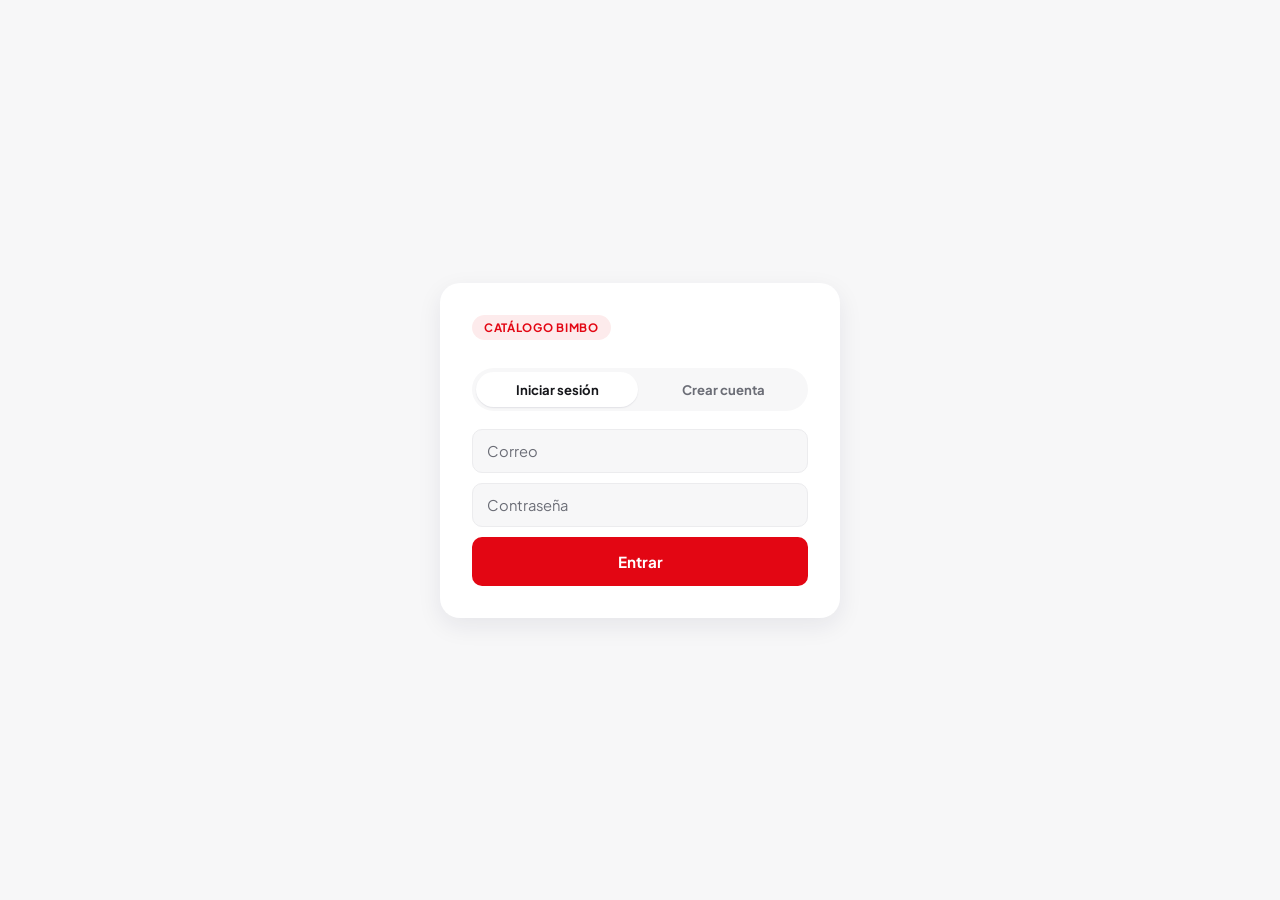
==== index.html @ 63885c13 "Add files via upload" ====
<!DOCTYPE html>
<html lang="es">
<head>
<meta charset="UTF-8" />
<meta name="viewport" content="width=device-width, initial-scale=1.0, maximum-scale=1.0, user-scalable=no" />
<title>Catálogo Bimbo</title>
<link rel="preconnect" href="https://fonts.googleapis.com" />
<link rel="preconnect" href="https://fonts.gstatic.com" crossorigin />
<link href="https://fonts.googleapis.com/css2?family=Plus+Jakarta+Sans:wght@400;500;600;700;800&display=swap" rel="stylesheet" />
<link rel="stylesheet" href="styles.css?v=20" />
</head>
<body>

  <!-- Login / Registro (el catálogo requiere cuenta) -->
  <div id="authView" class="admin-login-screen">
    <div class="login-card auth-card">
      <span class="hero-eyebrow">Catálogo Bimbo</span>
      <div class="auth-tabs">
        <button class="auth-tab active" data-tab="login" id="authTabLogin">Iniciar sesión</button>
        <button class="auth-tab" data-tab="registro" id="authTabRegistro">Crear cuenta</button>
      </div>

      <div id="loginForm" class="auth-form">
        <input class="form-field" id="loginEmail" type="email" placeholder="Correo" autocomplete="username" />
        <input class="form-field" id="loginPassword" type="password" placeholder="Contraseña" autocomplete="current-password" />
        <p id="loginError" class="error-text hidden"></p>
        <button class="btn-primary" id="loginBtn">Entrar</button>
      </div>

      <div id="registroForm" class="auth-form hidden">
        <input class="form-field" id="regTienda" placeholder="Nombre de la tienda" />
        <input class="form-field" id="regNombre" placeholder="Nombre de quien solicita" />
        <input class="form-field" id="regTelefono" placeholder="Teléfono" />
        <input class="form-field" id="regDireccion" placeholder="Dirección" />
        <div class="form-row">
          <input class="form-field" id="regCiudad" placeholder="Ciudad" />
          <select class="form-field" id="regEstado">
            <option value="" id="regEstadoDefault">Estado</option>
          </select>
          <input class="form-field" id="regZip" placeholder="ZIP" inputmode="numeric" maxlength="5" />
        </div>
        <select class="form-field" id="regCadena">
          <option value="" id="regCadenaDefault">Selecciona tu cadena</option>
        </select>
        <input class="form-field" id="regEmail" type="email" placeholder="Correo" autocomplete="username" />
        <input class="form-field" id="regPassword" type="password" placeholder="Contraseña" autocomplete="new-password" />
        <p id="registroError" class="error-text hidden"></p>
        <button class="btn-primary" id="registroBtn">Crear cuenta</button>
      </div>

      <div id="registroExitosoView" class="confirm-state hidden">
        <div class="confirm-icon">✓</div>
        <h3 id="registroExitosoTitulo">¡Cuenta creada!</h3>
        <p id="registroExitosoMsg"></p>
        <button class="btn-primary" id="volverALoginBtn">Ir a iniciar sesión</button>
      </div>
    </div>
  </div>

  <!-- Cuenta pendiente / rechazada -->
  <div id="pendienteView" class="admin-login-screen hidden">
    <div class="login-card">
      <span class="hero-eyebrow">Catálogo Bimbo</span>
      <h1 class="login-title" id="pendienteTitulo">Un momento...</h1>
      <p id="pendienteMensaje" class="hint-text" style="margin-top:0;"></p>
      <button class="btn-primary" id="pendienteRefrescarBtn" style="margin-bottom:10px;">Ya me aprobaron, actualizar</button>
      <button class="btn-secondary" id="pendienteLogoutBtn">Cerrar sesión</button>
    </div>
  </div>

  <!-- App (catálogo) — visible solo con sesión iniciada y aprobada -->
  <div id="appShell" class="hidden">
    <header class="topbar">
      <div class="topbar-inner">
        <span class="brand">Catálogo <strong>Bimbo</strong></span>
        <div class="topbar-actions">
          <button id="cartBtn" class="cart-btn">
            <svg width="18" height="18" viewBox="0 0 24 24" fill="none" stroke="currentColor" stroke-width="2" stroke-linecap="round" stroke-linejoin="round"><circle cx="9" cy="21" r="1"></circle><circle cx="20" cy="21" r="1"></circle><path d="M1 1h4l2.68 13.39a2 2 0 0 0 2 1.61h9.72a2 2 0 0 0 2-1.61L23 6H6"></path></svg>
            <span id="cartBtnLabel">Mi pedido</span>
            <span id="cartBadge" class="cart-badge hidden">0</span>
          </button>
          <div id="profileWrap" class="profile-wrap hidden">
            <button id="profileBtn" class="profile-btn" aria-label="Perfil">
              <svg width="18" height="18" viewBox="0 0 24 24" fill="none" stroke="currentColor" stroke-width="2" stroke-linecap="round" stroke-linejoin="round"><path d="M20 21v-2a4 4 0 0 0-4-4H8a4 4 0 0 0-4 4v2"></path><circle cx="12" cy="7" r="4"></circle></svg>
            </button>
            <div id="profileDropdown" class="profile-dropdown hidden">
              <div class="profile-email" id="profileEmail"></div>
              <a href="admin.html" id="profileLinkPedidos">Ver pedidos</a>
              <a href="mis-pedidos.html" id="profileLinkMisPedidos">Mis pedidos</a>
              <a href="index.html" id="profileLinkCatalogo">Catálogo</a>
              <button id="profileLogoutBtn" class="danger">Cerrar sesión</button>
            </div>
          </div>
        </div>
      </div>
    </header>

    <main id="catalogView" class="view">
      <section class="hero">
        <span class="hero-eyebrow" id="heroEyebrow">Recién horneado, todos los días</span>
        <h1 id="heroTitle">Tu pedido Bimbo,<br />a un clic de distancia</h1>
      </section>

      <div class="toolbar">
        <div class="search-row">
          <svg class="search-icon" width="16" height="16" viewBox="0 0 24 24" fill="none" stroke="currentColor" stroke-width="2" stroke-linecap="round" stroke-linejoin="round"><circle cx="11" cy="11" r="8"></circle><line x1="21" y1="21" x2="16.65" y2="16.65"></line></svg>
          <input id="searchInput" type="text" placeholder="Buscar producto..." />
        </div>
        <div id="chipsWrap" class="chips-wrap"></div>
      </div>

      <div id="categoriesWrap"></div>
    </main>

    <!-- Modal: detalle de producto -->
    <div id="productModal" class="modal hidden">
      <div class="modal-card">
        <button class="modal-close" data-close="productModal">✕</button>
        <div id="productModalBody"></div>
      </div>
    </div>

    <!-- Modal: carrito / checkout -->
    <div id="cartModal" class="modal hidden">
      <div class="modal-card">
        <button class="modal-close" data-close="cartModal">✕</button>
        <div id="cartModalBody"></div>
      </div>
    </div>

    <!-- Modal: imagen ampliada -->
    <div id="imageZoomModal" class="modal hidden">
      <div class="modal-card image-zoom-card">
        <button class="modal-close" data-close="imageZoomModal">✕</button>
        <img id="imageZoomImg" src="" alt="" />
      </div>
    </div>

    <!-- Modal: detalle de mueble (Estantes) -->
    <div id="muebleModal" class="modal hidden">
      <div class="modal-card">
        <button class="modal-close" data-close="muebleModal">✕</button>
        <div id="muebleModalBody"></div>
      </div>
    </div>
  </div>

  <!-- EmailJS (envío de correo sin backend) -->
  <script src="https://cdn.jsdelivr.net/npm/@emailjs/browser@4/dist/email.min.js"></script>
  <!-- Supabase (login, catálogo gated, guarda cada pedido) -->
  <script src="https://cdn.jsdelivr.net/npm/@supabase/supabase-js@2/dist/umd/supabase.min.js"></script>
  <!-- JsBarcode (dibuja el UPC como código de barras escaneable) -->
  <script src="https://cdn.jsdelivr.net/npm/jsbarcode@3.11.6/dist/JsBarcode.all.min.js"></script>
  <script src="i18n.js?v=6"></script>
  <script src="config.js?v=13"></script>
  <script src="profile-menu.js?v=16"></script>
  <script src="app.js?v=26"></script>
</body>
</html>
---- styles.css ----
:root {
  --bimbo-red: #E30613;
  --bimbo-red-dark: #B8050F;
  --bimbo-navy: #14163A;
  --ink: #16171B;
  --ink-soft: #6B6D76;
  --line: #ECECEE;
  --surface: #F7F7F8;
  --bg: #ffffff;
  --radius-lg: 20px;
  --radius-md: 14px;
  --radius-sm: 10px;
  --shadow-sm: 0 1px 2px rgba(20,22,58,0.05), 0 1px 1px rgba(20,22,58,0.04);
  --shadow-md: 0 8px 24px rgba(20,22,58,0.08);
  --shadow-lg: 0 20px 48px rgba(20,22,58,0.16);
}

* { box-sizing: border-box; }

body {
  margin: 0;
  font-family: 'Plus Jakarta Sans', -apple-system, BlinkMacSystemFont, 'Segoe UI', Roboto, Arial, sans-serif;
  background: var(--bg);
  color: var(--ink);
  -webkit-font-smoothing: antialiased;
}

h1, h2, h3 { letter-spacing: -0.02em; }

.hidden { display: none !important; }

/* Topbar */
.topbar {
  position: sticky;
  top: 0;
  z-index: 20;
  background: rgba(255,255,255,0.85);
  backdrop-filter: blur(10px);
  -webkit-backdrop-filter: blur(10px);
  border-bottom: 1px solid var(--line);
}
.topbar-inner {
  max-width: 1040px;
  margin: 0 auto;
  padding: 14px 20px;
  display: flex;
  align-items: center;
  justify-content: space-between;
}
.brand {
  font-size: 1.15rem;
  font-weight: 800;
  color: var(--ink);
  letter-spacing: -0.02em;
}
.brand strong { color: var(--bimbo-red); }

.topbar-actions {
  display: flex;
  align-items: center;
  gap: 10px;
}

.cart-btn {
  position: relative;
  display: inline-flex;
  align-items: center;
  gap: 8px;
  background: var(--ink);
  color: #fff;
  border: none;
  border-radius: 999px;
  padding: 10px 18px;
  font-weight: 600;
  font-size: 0.85rem;
  font-family: inherit;
  cursor: pointer;
  transition: background 0.15s ease, transform 0.1s ease;
}
.cart-btn:hover { background: var(--bimbo-red); transform: translateY(-1px); }
.cart-btn:active { transform: translateY(0); }
.cart-badge {
  position: absolute;
  top: -6px;
  right: -6px;
  background: var(--bimbo-red);
  color: #fff;
  font-size: 0.65rem;
  font-weight: 700;
  border-radius: 999px;
  min-width: 18px;
  height: 18px;
  padding: 0 4px;
  display: flex;
  align-items: center;
  justify-content: center;
  border: 2px solid #fff;
}

/* Layout */
.view {
  max-width: 1040px;
  margin: 0 auto;
  padding: 28px 20px 80px;
}

.hero {
  padding: 28px 4px 8px;
  margin-bottom: 8px;
}
.hero-eyebrow {
  display: inline-block;
  font-size: 0.72rem;
  font-weight: 700;
  letter-spacing: 0.06em;
  text-transform: uppercase;
  color: var(--bimbo-red);
  background: rgba(227,6,19,0.08);
  padding: 5px 12px;
  border-radius: 999px;
  margin-bottom: 14px;
}
.hero h1 {
  margin: 0;
  font-size: clamp(1.6rem, 4vw, 2.4rem);
  font-weight: 800;
  color: var(--ink);
  line-height: 1.15;
}

/* Toolbar: búsqueda + chips */
.toolbar {
  position: sticky;
  top: 61px;
  z-index: 15;
  background: var(--bg);
  padding: 14px 0 16px;
  margin-bottom: 8px;
}
.search-row { position: relative; margin-bottom: 14px; }
.search-icon {
  position: absolute;
  left: 16px;
  top: 50%;
  transform: translateY(-50%);
  color: var(--ink-soft);
  pointer-events: none;
}
.search-row input {
  width: 100%;
  padding: 13px 16px 13px 42px;
  border: 1px solid var(--line);
  background: var(--surface);
  border-radius: 999px;
  font-size: 0.95rem;
  font-family: inherit;
  color: var(--ink);
  outline: none;
  transition: border-color 0.15s ease, background 0.15s ease;
}
.search-row input:focus {
  border-color: var(--bimbo-red);
  background: #fff;
}
.search-row input::placeholder { color: var(--ink-soft); }

.chips-wrap {
  display: flex;
  gap: 8px;
  overflow-x: auto;
  padding-bottom: 2px;
  scrollbar-width: none;
}
.chips-wrap::-webkit-scrollbar { display: none; }
.chip {
  flex: none;
  border: 1px solid var(--line);
  background: #fff;
  color: var(--ink-soft);
  font-family: inherit;
  font-size: 0.82rem;
  font-weight: 600;
  padding: 8px 16px;
  border-radius: 999px;
  cursor: pointer;
  white-space: nowrap;
  transition: all 0.15s ease;
}
.chip:hover { border-color: var(--ink); color: var(--ink); }
.chip.active {
  background: var(--ink);
  border-color: var(--ink);
  color: #fff;
}

.category-title {
  color: var(--ink);
  font-size: 1.15rem;
  font-weight: 800;
  margin: 32px 0 14px;
  letter-spacing: -0.01em;
}

.grid {
  display: grid;
  grid-template-columns: repeat(2, 1fr);
  gap: 16px;
}
@media (min-width: 640px) {
  .grid { grid-template-columns: repeat(3, 1fr); }
}
@media (min-width: 900px) {
  .grid { grid-template-columns: repeat(4, 1fr); }
}

.card {
  border: 1px solid var(--line);
  border-radius: var(--radius-lg);
  overflow: hidden;
  background: #fff;
  display: flex;
  flex-direction: column;
  box-shadow: var(--shadow-sm);
  transition: box-shadow 0.2s ease, transform 0.2s ease, border-color 0.2s ease;
}
.card:hover {
  box-shadow: var(--shadow-md);
  transform: translateY(-3px);
  border-color: transparent;
}
.card-image {
  height: 128px;
  display: flex;
  align-items: center;
  justify-content: center;
  cursor: pointer;
  position: relative;
}
.card-image .icon { font-size: 2.4rem; filter: drop-shadow(0 2px 6px rgba(0,0,0,0.08)); }
.card-hot-badge {
  position: absolute;
  top: 8px;
  left: 8px;
  background: var(--bimbo-red);
  color: #fff;
  font-size: 0.62rem;
  font-weight: 800;
  padding: 3px 8px;
  border-radius: 999px;
  box-shadow: var(--shadow-sm);
}
.card-nuevo-badge {
  position: absolute;
  top: 8px;
  right: 8px;
  background: var(--bimbo-navy);
  color: #fff;
  font-size: 0.62rem;
  font-weight: 800;
  padding: 3px 8px;
  border-radius: 999px;
  box-shadow: var(--shadow-sm);
}
.card-body {
  padding: 14px 14px 16px;
  display: flex;
  flex-direction: column;
  gap: 4px;
  flex: 1;
}
.card-category {
  font-size: 0.62rem;
  text-transform: uppercase;
  letter-spacing: 0.06em;
  color: var(--ink-soft);
  font-weight: 700;
}
.card-name {
  font-weight: 700;
  cursor: pointer;
  font-size: 0.95rem;
  color: var(--ink);
  line-height: 1.3;
}
.card-name:hover { color: var(--bimbo-red); }
.card-price-row {
  display: flex;
  justify-content: flex-end;
  margin-top: 8px;
}
.card-price {
  display: inline-block;
  font-weight: 800;
  color: #8A5A00;
  background: #FFF1C2;
  font-size: 1.05rem;
  padding: 5px 12px;
  border-radius: 999px;
}
.card-price-unit {
  display: block;
  text-align: right;
  font-size: 0.62rem;
  color: var(--ink-soft);
  font-weight: 600;
  margin-top: 3px;
}
.card-add {
  border: none;
  background: var(--surface);
  color: var(--ink);
  border-radius: var(--radius-sm);
  padding: 10px;
  font-weight: 700;
  font-size: 0.82rem;
  font-family: inherit;
  cursor: pointer;
  margin-top: 10px;
  transition: background 0.15s ease, color 0.15s ease;
}
.card-add:hover { background: var(--bimbo-red); color: #fff; }

/* Producto fuera de la cadena del cliente: se ve, pero no se puede pedir */
.card.no-disponible { opacity: 0.5; filter: grayscale(55%); }
.card-no-disponible-label {
  display: block;
  margin-top: 10px;
  padding: 9px 8px;
  border-radius: var(--radius-sm);
  background: var(--surface);
  color: var(--ink-soft);
  font-size: 0.7rem;
  font-weight: 700;
  text-align: center;
}
.novedad-tile.no-disponible { opacity: 0.5; filter: grayscale(55%); }

/* Modal */
.modal {
  position: fixed;
  inset: 0;
  background: rgba(20,22,58,0.35);
  backdrop-filter: blur(2px);
  display: flex;
  align-items: flex-end;
  justify-content: center;
  z-index: 30;
  animation: fadeIn 0.15s ease;
}
@media (min-width: 640px) {
  .modal { align-items: center; }
}
.modal-card {
  background: #fff;
  width: 100%;
  max-width: 480px;
  max-height: 90vh;
  overflow-y: auto;
  border-radius: 24px 24px 0 0;
  padding: 24px;
  position: relative;
  box-shadow: var(--shadow-lg);
  animation: slideUp 0.2s ease;
}
@media (min-width: 640px) {
  .modal-card { border-radius: 24px; }
}
@keyframes fadeIn { from { opacity: 0; } to { opacity: 1; } }
@keyframes slideUp { from { transform: translateY(16px); opacity: 0; } to { transform: translateY(0); opacity: 1; } }

.modal-divider { border: none; border-top: 1px solid var(--line); margin: 20px 0 16px; }
.modal-section-title { font-size: 0.95rem; font-weight: 700; margin: 0 0 10px; color: var(--ink); }

/* Carrusel de fotos en el detalle de un mueble (Estantes) */
.mueble-carousel {
  display: flex;
  gap: 10px;
  overflow-x: auto;
  -webkit-overflow-scrolling: touch;
  padding-bottom: 4px;
  margin-bottom: 12px;
}
.mueble-carousel-img {
  flex: 0 0 auto;
  height: 220px;
  width: auto;
  max-width: 85%;
  border-radius: var(--radius-md);
  object-fit: contain;
  background: var(--surface);
  cursor: zoom-in;
}

.modal-close {
  position: absolute;
  top: 16px;
  right: 16px;
  border: none;
  background: var(--surface);
  border-radius: 999px;
  width: 32px;
  height: 32px;
  font-size: 0.9rem;
  color: var(--ink-soft);
  cursor: pointer;
  transition: background 0.15s ease, color 0.15s ease;
}
.modal-close:hover { background: var(--ink); color: #fff; }

/* Modal: imagen ampliada */
.image-zoom-card {
  max-width: 560px;
  padding: 40px 16px 16px;
  background: #fff;
  display: flex;
  align-items: center;
  justify-content: center;
}
.image-zoom-card img {
  width: 100%;
  max-height: 78vh;
  object-fit: contain;
  border-radius: var(--radius-md);
}

/* Product detail modal */
.detail-image {
  height: 200px;
  border-radius: var(--radius-md);
  display: flex;
  align-items: center;
  justify-content: center;
  margin-bottom: 20px;
}
.detail-image .icon { font-size: 4rem; }
.detail-category { font-size: 0.68rem; text-transform: uppercase; letter-spacing: 0.06em; color: var(--ink-soft); font-weight: 700; }
.detail-name { font-size: 1.35rem; font-weight: 800; margin: 8px 0 0; }
.detail-desc { color: var(--ink-soft); margin: 10px 0 16px; line-height: 1.5; font-size: 0.92rem; }

.detail-header-row {
  display: flex;
  justify-content: space-between;
  align-items: flex-start;
  gap: 12px;
  margin-bottom: 4px;
}
.detail-hot-tag { margin-left: 8px; font-size: 0.68rem; font-weight: 800; color: var(--bimbo-red); }
.detail-lock-tag { margin-left: 8px; font-size: 0.68rem; font-weight: 800; color: var(--bimbo-navy); }
.detail-cadenas { margin-top: 16px; }
.detail-cadenas-label { display: block; margin-bottom: 6px; font-size: 0.68rem; text-transform: uppercase; letter-spacing: 0.06em; color: var(--ink-soft); font-weight: 700; }
.detail-cadenas-list { display: flex; flex-wrap: wrap; gap: 6px; }
.cadena-chip {
  background: var(--surface);
  color: var(--ink);
  font-size: 0.74rem;
  font-weight: 700;
  padding: 4px 11px;
  border-radius: 999px;
}
.detail-no-disponible-msg {
  margin-top: 16px;
  padding: 12px 14px;
  border-radius: var(--radius-sm);
  background: var(--surface);
  color: var(--ink-soft);
  font-size: 0.84rem;
  line-height: 1.4;
}
.detail-price {
  font-size: 1.3rem;
  font-weight: 800;
  color: #8A5A00;
  background: #FFF1C2;
  white-space: nowrap;
  margin: 8px 0 0;
  padding: 6px 14px;
  border-radius: 999px;
}
.detail-price-unit {
  text-align: right;
  font-size: 0.68rem;
  color: var(--ink-soft);
  font-weight: 600;
  margin: 4px 0 0;
}

/* Código de barras escaneable */
.detail-barcode-wrap {
  display: flex;
  justify-content: center;
  background: var(--surface);
  border-radius: var(--radius-md);
  padding: 14px 10px 10px;
  margin: 12px 0 16px;
}
.detail-barcode-wrap svg { max-width: 100%; height: auto; }

/* Datasheet de unidades (caja / tarima) */
.detail-datasheet {
  display: grid;
  grid-template-columns: repeat(3, 1fr);
  gap: 8px;
  margin-bottom: 20px;
}
.datasheet-cell {
  border: 1px solid var(--line);
  border-radius: var(--radius-sm);
  padding: 12px 6px;
  text-align: center;
  background: var(--surface);
}
.datasheet-icon { display: block; font-size: 1.3rem; margin-bottom: 4px; }
.datasheet-value { display: block; font-weight: 800; font-size: 1.05rem; color: var(--ink); }
.datasheet-label { display: block; font-size: 0.65rem; color: var(--ink-soft); margin-top: 2px; line-height: 1.2; }

.btn-primary {
  width: 100%;
  border: none;
  background: var(--bimbo-red);
  color: #fff;
  padding: 15px;
  border-radius: var(--radius-sm);
  font-weight: 700;
  font-size: 0.95rem;
  font-family: inherit;
  cursor: pointer;
  transition: background 0.15s ease, transform 0.1s ease;
}
.btn-primary:hover { background: var(--bimbo-red-dark); }
.btn-primary:active { transform: scale(0.99); }
.btn-primary:disabled { opacity: 0.5; cursor: default; transform: none; }

.btn-secondary {
  width: 100%;
  border: 1px solid var(--line);
  background: #fff;
  color: var(--ink);
  padding: 14px;
  border-radius: var(--radius-sm);
  font-weight: 700;
  font-size: 0.9rem;
  font-family: inherit;
  cursor: pointer;
  margin-bottom: 10px;
  transition: background 0.15s ease, border-color 0.15s ease;
}
.btn-secondary:hover { background: var(--surface); border-color: var(--ink-soft); }

/* Cart */
.cart-row {
  display: flex;
  align-items: center;
  gap: 10px;
  padding: 12px 0;
  border-bottom: 1px solid var(--line);
}
.cart-row-name { flex: 1; font-weight: 700; font-size: 0.9rem; color: var(--ink); line-height: 1.4; }
.cart-row-unidad { font-weight: 500; color: var(--ink-soft); text-transform: uppercase; letter-spacing: 0.04em; }
.qty-stepper {
  display: flex;
  align-items: center;
  gap: 8px;
  background: var(--surface);
  border-radius: 999px;
  padding: 4px;
}
.qty-stepper button {
  width: 24px;
  height: 24px;
  border: none;
  background: #fff;
  border-radius: 999px;
  font-size: 0.9rem;
  font-weight: 700;
  color: var(--ink);
  cursor: pointer;
  box-shadow: var(--shadow-sm);
  line-height: 1;
}
.qty-stepper button:hover { background: var(--ink); color: #fff; }
.qty-stepper span { min-width: 16px; text-align: center; font-weight: 700; font-size: 0.85rem; }

.cart-row-price { width: 68px; text-align: right; font-weight: 800; color: var(--ink); font-size: 0.9rem; }
.cart-row-remove {
  border: none;
  background: none;
  color: #C7C8CE;
  font-size: 1rem;
  cursor: pointer;
  padding: 4px;
}
.cart-row-remove:hover { color: var(--bimbo-red); }

.cart-total {
  display: flex;
  justify-content: space-between;
  align-items: baseline;
  font-weight: 700;
  color: var(--ink-soft);
  font-size: 0.85rem;
  margin: 18px 0 20px;
  padding-top: 4px;
}
.cart-total strong { color: var(--ink); font-size: 1.3rem; font-weight: 800; }

.form-field {
  width: 100%;
  padding: 12px 14px;
  border: 1px solid var(--line);
  background: var(--surface);
  border-radius: var(--radius-sm);
  margin-bottom: 10px;
  font-size: 0.92rem;
  font-family: inherit;
  color: var(--ink);
  outline: none;
  transition: border-color 0.15s ease, background 0.15s ease;
}
.form-field:focus { border-color: var(--bimbo-red); background: #fff; }
.form-field::placeholder { color: var(--ink-soft); }

.form-row {
  display: grid;
  grid-template-columns: 1.4fr 1.2fr 1fr;
  gap: 8px;
}
.form-row .form-field { margin-bottom: 10px; }
select.form-field {
  appearance: none;
  background-image: url("data:image/svg+xml,%3Csvg xmlns='http://www.w3.org/2000/svg' width='12' height='8'%3E%3Cpath d='M1 1l5 5 5-5' stroke='%236B6D76' stroke-width='1.5' fill='none' fill-rule='evenodd'/%3E%3C/svg%3E");
  background-repeat: no-repeat;
  background-position: right 12px center;
  padding-right: 30px;
}

.empty-state {
  text-align: center;
  padding: 48px 10px;
  color: var(--ink-soft);
  font-size: 0.92rem;
}

.confirm-state { text-align: center; padding: 24px 10px; }
.confirm-icon {
  width: 56px;
  height: 56px;
  border-radius: 999px;
  background: rgba(227,6,19,0.08);
  color: var(--bimbo-red);
  display: flex;
  align-items: center;
  justify-content: center;
  margin: 0 auto 16px;
  font-size: 1.6rem;
}
.confirm-state h3 { color: var(--ink); font-size: 1.2rem; margin-bottom: 6px; }
.confirm-state p { color: var(--ink-soft); font-size: 0.9rem; margin-bottom: 20px; }

.error-text { color: var(--bimbo-red); font-size: 0.82rem; margin: -2px 0 10px; }
.hint-text { color: var(--ink-soft); font-size: 0.75rem; margin-top: 12px; text-align: center; }
.hint-text a { color: var(--ink-soft); }

.site-footer {
  text-align: center;
  padding: 40px 0 10px;
}
.site-footer a {
  color: #D6D7DB;
  font-size: 0.75rem;
  text-decoration: none;
}
.site-footer a:hover { color: var(--ink-soft); }

/* Menú de perfil (arriba a la derecha, solo admin logueado) */
.profile-wrap { position: relative; }
.profile-btn {
  width: 36px;
  height: 36px;
  border-radius: 999px;
  background: var(--surface);
  border: 1px solid var(--line);
  display: flex;
  align-items: center;
  justify-content: center;
  cursor: pointer;
  color: var(--ink-soft);
  transition: background 0.15s ease, color 0.15s ease;
}
.profile-btn:hover { background: var(--ink); color: #fff; }
.profile-dropdown {
  position: absolute;
  top: calc(100% + 10px);
  right: 0;
  background: #fff;
  border: 1px solid var(--line);
  border-radius: var(--radius-md);
  box-shadow: var(--shadow-md);
  min-width: 220px;
  padding: 8px;
  z-index: 40;
}
.profile-email {
  font-size: 0.72rem;
  color: var(--ink-soft);
  padding: 8px 10px 10px;
  border-bottom: 1px solid var(--line);
  margin-bottom: 6px;
  word-break: break-all;
}
.profile-dropdown a,
.profile-dropdown button {
  display: block;
  width: 100%;
  text-align: left;
  background: none;
  border: none;
  font-family: inherit;
  font-size: 0.85rem;
  font-weight: 600;
  color: var(--ink);
  padding: 9px 10px;
  border-radius: 8px;
  cursor: pointer;
  text-decoration: none;
}
.profile-dropdown a:hover,
.profile-dropdown button:hover { background: var(--surface); }
.profile-dropdown .danger { color: var(--bimbo-red); }

/* ============================================================ */
/* ADMIN                                                         */
/* ============================================================ */
.admin-login-screen {
  min-height: 100vh;
  display: flex;
  align-items: center;
  justify-content: center;
  background: var(--surface);
  padding: 20px;
}
.login-card {
  width: 100%;
  max-width: 360px;
  background: #fff;
  border-radius: var(--radius-lg);
  padding: 32px;
  box-shadow: var(--shadow-md);
}
.login-title {
  font-size: 1.4rem;
  font-weight: 800;
  margin: 6px 0 20px;
}

.auth-card { max-width: 400px; }
.auth-tabs {
  display: flex;
  gap: 4px;
  background: var(--surface);
  border-radius: 999px;
  padding: 4px;
  margin: 14px 0 18px;
}
.auth-tab {
  flex: 1;
  border: none;
  background: none;
  font-family: inherit;
  font-size: 0.82rem;
  font-weight: 700;
  color: var(--ink-soft);
  padding: 9px 10px;
  border-radius: 999px;
  cursor: pointer;
  transition: all 0.15s ease;
}
.auth-tab.active { background: #fff; color: var(--ink); box-shadow: var(--shadow-sm); }

.admin-tabs {
  display: inline-flex;
  gap: 4px;
  background: var(--surface);
  border-radius: 999px;
  padding: 4px;
  margin-bottom: 20px;
}
.admin-tabs .auth-tab { flex: none; padding: 9px 16px; }

.orders-toolbar {
  display: flex;
  align-items: center;
  justify-content: space-between;
  flex-wrap: wrap;
  gap: 12px;
  margin-bottom: 18px;
}
.orders-title { font-size: 1.4rem; font-weight: 800; margin: 0; }
.orders-filter { display: flex; gap: 8px; flex-wrap: wrap; }

.new-order-banner {
  background: var(--ink);
  color: #fff;
  border-radius: var(--radius-sm);
  padding: 12px 16px;
  font-weight: 700;
  font-size: 0.9rem;
  margin-bottom: 16px;
  animation: slideUp 0.2s ease;
}

.order-card {
  border: 1px solid var(--line);
  border-radius: var(--radius-md);
  padding: 16px 18px;
  margin-bottom: 12px;
  background: #fff;
}
.order-card.is-nuevo { border-color: var(--bimbo-red); box-shadow: 0 0 0 3px rgba(227,6,19,0.06); }
.order-head {
  display: flex;
  justify-content: space-between;
  align-items: flex-start;
  gap: 10px;
  margin-bottom: 10px;
}
.order-cliente { font-weight: 800; font-size: 1rem; }
.order-meta { color: var(--ink-soft); font-size: 0.8rem; margin-top: 2px; }
.order-total { font-weight: 800; font-size: 1.1rem; white-space: nowrap; }

.order-badge {
  display: inline-block;
  font-size: 0.68rem;
  font-weight: 700;
  text-transform: uppercase;
  letter-spacing: 0.04em;
  padding: 4px 10px;
  border-radius: 999px;
  margin-top: 6px;
}
.order-badge.nuevo,
.order-badge.pendiente { background: rgba(227,6,19,0.1); color: var(--bimbo-red); }
.order-badge.visto { background: rgba(20,22,58,0.08); color: var(--ink); }
.order-badge.completado,
.order-badge.aprobado { background: rgba(16,163,74,0.1); color: #0F8A3D; }
.order-badge.rechazado { background: rgba(20,22,58,0.08); color: var(--ink-soft); }
.order-badge.admin { background: rgba(20,22,58,0.08); color: var(--bimbo-navy); }

.order-items {
  border-top: 1px solid var(--line);
  padding-top: 10px;
  margin-top: 10px;
  font-size: 0.85rem;
  color: var(--ink-soft);
}
.order-items div { display: flex; justify-content: space-between; padding: 2px 0; }

.order-actions { display: flex; gap: 8px; margin-top: 14px; flex-wrap: wrap; }
.order-actions button {
  border: 1px solid var(--line);
  background: #fff;
  color: var(--ink);
  font-family: inherit;
  font-size: 0.78rem;
  font-weight: 700;
  padding: 7px 14px;
  border-radius: 999px;
  cursor: pointer;
  transition: all 0.15s ease;
}
.order-actions button:hover { background: var(--ink); color: #fff; border-color: var(--ink); }

.search-toolbar {
  display: grid;
  grid-template-columns: 2fr 1fr 1fr;
  gap: 8px;
  margin-bottom: 16px;
}
.search-toolbar .form-field { margin-bottom: 0; }
@media (max-width: 640px) {
  .search-toolbar { grid-template-columns: 1fr; }
}

/* Fila compacta (pedidos completados / usuarios aprobados) */
.order-row-compact {
  display: flex;
  align-items: center;
  gap: 10px;
  padding: 10px 14px;
  border: 1px solid var(--line);
  border-radius: var(--radius-sm);
  margin-bottom: 8px;
  cursor: pointer;
  background: #fff;
  transition: background 0.15s ease;
}
.order-row-compact:hover { background: var(--surface); }
.order-row-compact.is-nuevo { border-color: var(--bimbo-red); box-shadow: 0 0 0 3px rgba(227,6,19,0.06); }
.order-row-compact .compact-nombre {
  flex: 1;
  font-weight: 600;
  font-size: 0.85rem;
  color: var(--ink);
  white-space: nowrap;
  overflow: hidden;
  text-overflow: ellipsis;
}
.order-row-compact .compact-meta {
  font-size: 0.78rem;
  color: var(--ink-soft);
  white-space: nowrap;
}
.order-row-compact .compact-total {
  font-weight: 700;
  font-size: 0.85rem;
  color: var(--ink);
  white-space: nowrap;
}

/* Tarjeta de producto en el admin (Productos): foto + edición inline */
.prod-admin-card {
  display: flex;
  gap: 14px;
  align-items: flex-start;
}
.prod-admin-card.is-inactivo { opacity: 0.55; }
.prod-admin-photo {
  flex: none;
  width: 68px;
  height: 68px;
  border-radius: var(--radius-sm);
  background: var(--surface);
  display: flex;
  align-items: center;
  justify-content: center;
  overflow: hidden;
  cursor: pointer;
}
.prod-admin-photo img { width: 100%; height: 100%; object-fit: contain; }
.prod-admin-photo .icon { font-size: 1.6rem; }
.prod-admin-body { flex: 1; min-width: 0; }
.prod-admin-fields {
  display: flex;
  gap: 10px;
  flex-wrap: wrap;
  margin-top: 8px;
  align-items: flex-end;
}
.prod-admin-fields label { font-size: 12px; color: var(--ink-soft); }
.prod-admin-fields input { width: 90px; }

.toggle-activo {
  display: inline-flex;
  align-items: center;
  gap: 8px;
  cursor: pointer;
  user-select: none;
  font-size: 12px;
  color: var(--ink-soft);
  font-weight: 600;
}
.toggle-activo input { display: none; }
.toggle-activo .switch {
  width: 36px;
  height: 20px;
  border-radius: 999px;
  background: #D6D7DB;
  position: relative;
  transition: background 0.15s ease;
  flex: none;
}
.toggle-activo .switch::after {
  content: '';
  position: absolute;
  top: 2px;
  left: 2px;
  width: 16px;
  height: 16px;
  border-radius: 999px;
  background: #fff;
  transition: transform 0.15s ease;
  box-shadow: var(--shadow-sm);
}
.toggle-activo input:checked + .switch { background: #0F8A3D; }
.toggle-activo input:checked + .switch::after { transform: translateX(16px); }

.btn-danger {
  border: 1px solid var(--bimbo-red);
  background: #fff;
  color: var(--bimbo-red);
  padding: 8px 12px;
  border-radius: var(--radius-sm);
  font-size: 0.8rem;
  font-weight: 600;
  cursor: pointer;
}
.btn-danger:hover { background: #FDECEC; }

.categoria-row {
  display: flex;
  align-items: center;
  gap: 8px;
  margin-bottom: 8px;
}
.categoria-row .form-field { margin-bottom: 0; width: auto; flex: 1; }
.categoria-row .categoria-orden-input { flex: 0 0 64px; }
.categoria-row .categoria-activa-toggle { flex: 0 0 auto; }
.categoria-row .btn-secondary,
.categoria-row .btn-danger { width: auto; flex: 0 0 auto; padding: 8px 12px; font-size: 0.8rem; }

.prod-admin-cadenas {
  margin-top: 10px;
  display: flex;
  flex-wrap: wrap;
  align-items: center;
  gap: 4px 12px;
}
.cadena-check {
  display: inline-flex;
  align-items: center;
  gap: 4px;
  font-size: 12px;
  color: var(--ink);
  cursor: pointer;
  user-select: none;
}
.cadena-check input { margin: 0; }

/* Novedades: carrusel horizontal de fotos cuadradas (compacto, sin el
   alto de una tarjeta completa) — hasta ~4 visibles a lo ancho en
   desktop, deslizable con el dedo en el celular. */
.novedades-scroll {
  display: flex;
  gap: 10px;
  overflow-x: auto;
  scroll-snap-type: x proximity;
  padding-bottom: 6px;
  -webkit-overflow-scrolling: touch;
}
.novedad-tile {
  flex: 0 0 calc(25% - 8px);
  min-width: 84px;
  max-width: 150px;
  scroll-snap-align: start;
  cursor: pointer;
}
.novedad-photo {
  width: 100%;
  aspect-ratio: 1 / 1;
  border-radius: var(--radius-sm);
  background: #fff;
  border: 1px solid var(--line);
  display: flex;
  align-items: center;
  justify-content: center;
  overflow: hidden;
}
.novedad-photo img { width: 100%; height: 100%; object-fit: contain; }
.novedad-photo .icon { font-size: 1.8rem; }
.novedad-nombre {
  display: block;
  margin-top: 4px;
  font-size: 0.68rem;
  font-weight: 600;
  color: var(--ink);
  white-space: nowrap;
  overflow: hidden;
  text-overflow: ellipsis;
  text-align: center;
}
@media (max-width: 640px) {
  .novedad-tile { flex-basis: calc(33.333% - 7px); }
}
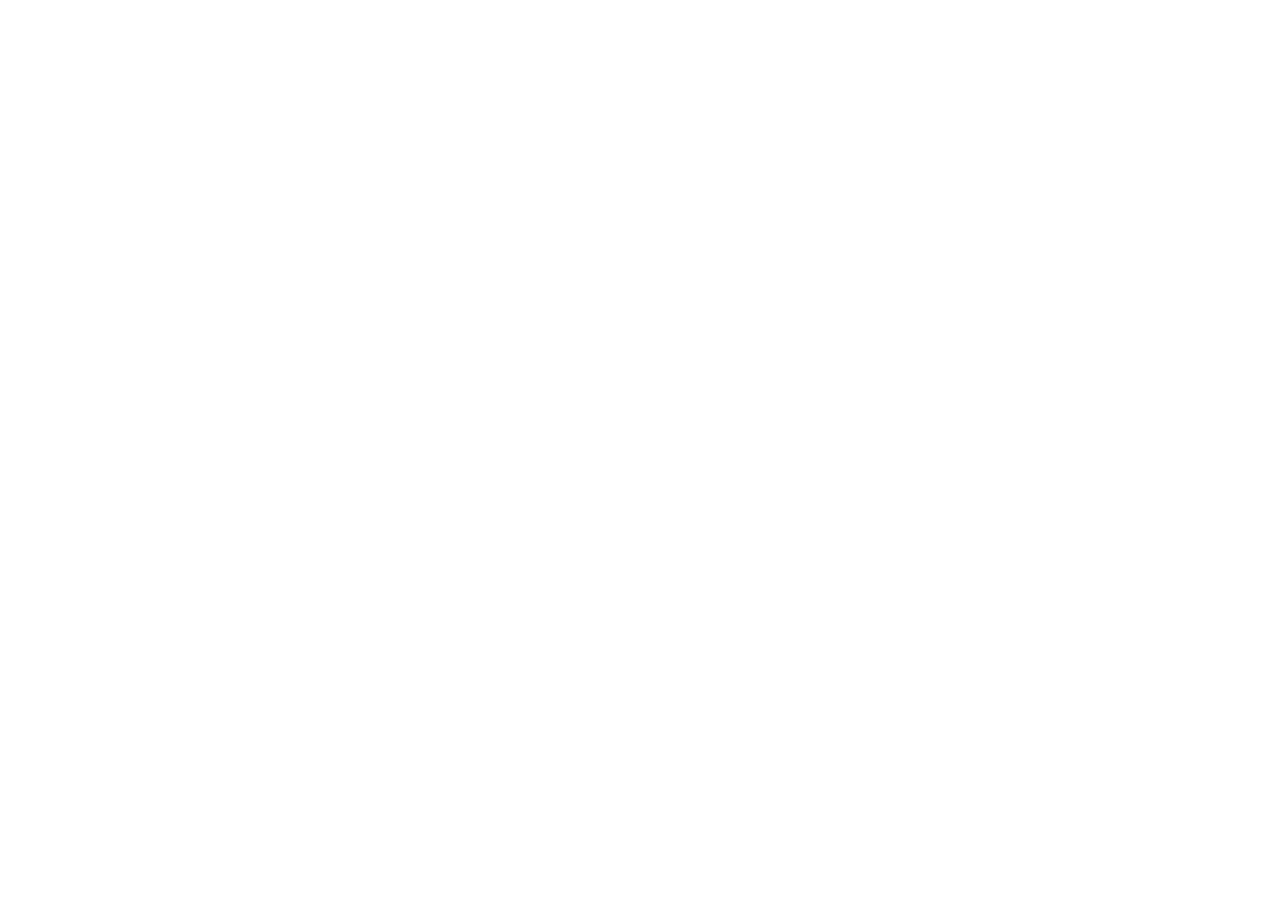
==== commit ac9221e6: "Add files via upload" ====
--- a/index.html
+++ b/index.html
@@ -7,13 +7,16 @@
 <link rel="preconnect" href="https://fonts.googleapis.com" />
 <link rel="preconnect" href="https://fonts.gstatic.com" crossorigin />
 <link href="https://fonts.googleapis.com/css2?family=Plus+Jakarta+Sans:wght@400;500;600;700;800&display=swap" rel="stylesheet" />
-<link rel="stylesheet" href="styles.css?v=20" />
+<link rel="stylesheet" href="styles.css?v=25" />
 </head>
 <body>
 
-  <!-- Login / Registro (el catálogo requiere cuenta) -->
-  <div id="authView" class="admin-login-screen">
+  <!-- Login / Registro — el catálogo en sí es visible sin cuenta (ver
+       appShell más abajo); esta pantalla solo se abre cuando el visitante
+       toca "Iniciar sesión" o intenta completar un pedido. -->
+  <div id="authView" class="admin-login-screen hidden">
     <div class="login-card auth-card">
+      <button type="button" class="auth-back-link" id="authBackBtn">← Volver al catálogo</button>
       <span class="hero-eyebrow">Catálogo Bimbo</span>
       <div class="auth-tabs">
         <button class="auth-tab active" data-tab="login" id="authTabLogin">Iniciar sesión</button>
@@ -68,7 +71,9 @@
     </div>
   </div>
 
-  <!-- App (catálogo) — visible solo con sesión iniciada y aprobada -->
+  <!-- App (catálogo) — visible para cualquier visitante; sin sesión se
+       puede explorar libremente pero no se ven precios (ver app.js), y
+       hacer un pedido requiere iniciar sesión o crear cuenta. -->
   <div id="appShell" class="hidden">
     <header class="topbar">
       <div class="topbar-inner">
@@ -79,6 +84,7 @@
             <span id="cartBtnLabel">Mi pedido</span>
             <span id="cartBadge" class="cart-badge hidden">0</span>
           </button>
+          <button id="topbarLoginBtn" class="login-btn-topbar hidden">Iniciar sesión</button>
           <div id="profileWrap" class="profile-wrap hidden">
             <button id="profileBtn" class="profile-btn" aria-label="Perfil">
               <svg width="18" height="18" viewBox="0 0 24 24" fill="none" stroke="currentColor" stroke-width="2" stroke-linecap="round" stroke-linejoin="round"><path d="M20 21v-2a4 4 0 0 0-4-4H8a4 4 0 0 0-4 4v2"></path><circle cx="12" cy="7" r="4"></circle></svg>
@@ -143,6 +149,16 @@
         <div id="muebleModalBody"></div>
       </div>
     </div>
+
+    <!-- Recordatorio de carrito — aparece solo si el cliente deja
+         productos en el carrito y pasa un rato sin hacer nada. -->
+    <div id="cartReminderToast" class="cart-reminder-toast hidden">
+      <span id="cartReminderText"></span>
+      <div class="cart-reminder-actions">
+        <button id="cartReminderBtn" class="cart-reminder-btn"></button>
+        <button id="cartReminderCloseBtn" class="cart-reminder-close" aria-label="Cerrar">✕</button>
+      </div>
+    </div>
   </div>
 
   <!-- EmailJS (envío de correo sin backend) -->
@@ -151,9 +167,9 @@
   <script src="https://cdn.jsdelivr.net/npm/@supabase/supabase-js@2/dist/umd/supabase.min.js"></script>
   <!-- JsBarcode (dibuja el UPC como código de barras escaneable) -->
   <script src="https://cdn.jsdelivr.net/npm/jsbarcode@3.11.6/dist/JsBarcode.all.min.js"></script>
-  <script src="i18n.js?v=6"></script>
+  <script src="i18n.js?v=10"></script>
   <script src="config.js?v=13"></script>
   <script src="profile-menu.js?v=16"></script>
-  <script src="app.js?v=26"></script>
+  <script src="app.js?v=30"></script>
 </body>
 </html>
--- a/styles.css
+++ b/styles.css
@@ -55,6 +55,12 @@
 }
 .brand strong { color: var(--bimbo-red); }
 
+.topbar-left {
+  display: flex;
+  align-items: center;
+  gap: 10px;
+}
+
 .topbar-actions {
   display: flex;
   align-items: center;
@@ -79,6 +85,25 @@
 }
 .cart-btn:hover { background: var(--bimbo-red); transform: translateY(-1px); }
 .cart-btn:active { transform: translateY(0); }
+
+/* Botón "Iniciar sesión" en el topbar — solo visible para un visitante
+   sin sesión (ver appShell/topbarLoginBtn en app.js). */
+.login-btn-topbar {
+  display: inline-flex;
+  align-items: center;
+  background: #fff;
+  color: var(--ink);
+  border: 1px solid var(--line);
+  border-radius: 999px;
+  padding: 10px 18px;
+  font-weight: 600;
+  font-size: 0.85rem;
+  font-family: inherit;
+  cursor: pointer;
+  transition: background 0.15s ease, border-color 0.15s ease;
+}
+.login-btn-topbar:hover { background: var(--surface); border-color: var(--ink-soft); }
+
 .cart-badge {
   position: absolute;
   top: -6px;
@@ -268,6 +293,7 @@
   gap: 4px;
   flex: 1;
 }
+.card-category-row { display: flex; align-items: center; justify-content: space-between; gap: 6px; }
 .card-category {
   font-size: 0.62rem;
   text-transform: uppercase;
@@ -275,6 +301,17 @@
   color: var(--ink-soft);
   font-weight: 700;
 }
+.card-heart-btn {
+  border: none;
+  background: none;
+  cursor: pointer;
+  font-size: 1rem;
+  line-height: 1;
+  padding: 2px;
+  flex: 0 0 auto;
+  transition: transform 0.12s ease;
+}
+.card-heart-btn:hover { transform: scale(1.15); }
 .card-name {
   font-weight: 700;
   cursor: pointer;
@@ -305,6 +342,26 @@
   font-weight: 600;
   margin-top: 3px;
 }
+/* Precio oculto en la tarjeta hasta que el cliente lo toca — al tocarlo
+   se revela igual que si hubiera entrado al detalle, y de paso queda
+   registrado como señal de interés (ver 'ver_precio' en Actividad admin). */
+.card-price-oculto {
+  display: inline-flex;
+  align-items: center;
+  gap: 5px;
+  border: 1px dashed var(--line);
+  background: var(--surface);
+  color: var(--ink-soft);
+  font-family: inherit;
+  font-size: 0.72rem;
+  font-weight: 700;
+  padding: 6px 12px;
+  border-radius: 999px;
+  cursor: pointer;
+  transition: background 0.15s ease, border-color 0.15s ease;
+}
+.card-price-oculto:hover { background: #fff; border-color: var(--ink-soft); }
+.card-price-oculto-icon { font-size: 0.8rem; }
 .card-add {
   border: none;
   background: var(--surface);
@@ -334,6 +391,53 @@
   text-align: center;
 }
 .novedad-tile.no-disponible { opacity: 0.5; filter: grayscale(55%); }
+
+/* Recordatorio de carrito abandonado — aviso flotante discreto, no un
+   modal que interrumpa; se puede cerrar y no vuelve a aparecer hasta el
+   siguiente rato de inactividad con productos en el carrito. */
+.cart-reminder-toast {
+  position: fixed;
+  left: 14px;
+  right: 14px;
+  bottom: 14px;
+  z-index: 35;
+  background: var(--ink);
+  color: #fff;
+  border-radius: var(--radius-md);
+  padding: 14px 14px 14px 16px;
+  display: flex;
+  align-items: center;
+  gap: 10px;
+  box-shadow: var(--shadow-md);
+  animation: slideUp 0.25s ease;
+}
+.cart-reminder-toast span#cartReminderText { flex: 1; font-size: 0.86rem; font-weight: 600; line-height: 1.35; }
+.cart-reminder-actions { display: flex; align-items: center; gap: 6px; flex: 0 0 auto; }
+.cart-reminder-btn {
+  border: none;
+  background: var(--bimbo-red);
+  color: #fff;
+  font-family: inherit;
+  font-size: 0.8rem;
+  font-weight: 700;
+  padding: 9px 14px;
+  border-radius: 999px;
+  cursor: pointer;
+  white-space: nowrap;
+}
+.cart-reminder-btn:hover { background: var(--bimbo-red-dark); }
+.cart-reminder-close {
+  border: none;
+  background: none;
+  color: rgba(255,255,255,0.6);
+  font-size: 0.9rem;
+  cursor: pointer;
+  padding: 4px;
+}
+.cart-reminder-close:hover { color: #fff; }
+@media (min-width: 640px) {
+  .cart-reminder-toast { left: auto; right: 20px; bottom: 20px; max-width: 360px; }
+}
 
 /* Modal */
 .modal {
@@ -446,6 +550,17 @@
 }
 .detail-hot-tag { margin-left: 8px; font-size: 0.68rem; font-weight: 800; color: var(--bimbo-red); }
 .detail-lock-tag { margin-left: 8px; font-size: 0.68rem; font-weight: 800; color: var(--bimbo-navy); }
+.detail-heart-btn {
+  border: none;
+  background: none;
+  cursor: pointer;
+  font-size: 1.1rem;
+  line-height: 1;
+  margin-left: 8px;
+  vertical-align: middle;
+  transition: transform 0.12s ease;
+}
+.detail-heart-btn:hover { transform: scale(1.15); }
 .detail-cadenas { margin-top: 16px; }
 .detail-cadenas-label { display: block; margin-bottom: 6px; font-size: 0.68rem; text-transform: uppercase; letter-spacing: 0.06em; color: var(--ink-soft); font-weight: 700; }
 .detail-cadenas-list { display: flex; flex-wrap: wrap; gap: 6px; }
@@ -752,6 +867,24 @@
   margin: 6px 0 20px;
 }
 
+/* Volver al catálogo sin iniciar sesión — solo tiene sentido ahora que el
+   catálogo se puede explorar como invitado (ver authView en index.html). */
+.auth-back-link {
+  display: inline-flex;
+  align-items: center;
+  gap: 4px;
+  border: none;
+  background: none;
+  color: var(--ink-soft);
+  font-family: inherit;
+  font-size: 0.8rem;
+  font-weight: 600;
+  cursor: pointer;
+  padding: 0;
+  margin-bottom: 14px;
+}
+.auth-back-link:hover { color: var(--ink); }
+
 .auth-card { max-width: 400px; }
 .auth-tabs {
   display: flex;
@@ -776,15 +909,108 @@
 }
 .auth-tab.active { background: #fff; color: var(--ink); box-shadow: var(--shadow-sm); }
 
-.admin-tabs {
-  display: inline-flex;
+/* ============================================================ */
+/* PANEL ADMIN — layout con menú lateral (antes eran tabs           */
+/* horizontales; con 6 secciones ya no cabían sin hacer scroll).    */
+/* Desktop: sidebar fijo a la izquierda. Móvil/pantalla angosta:    */
+/* el sidebar se vuelve un cajón (drawer) que se abre con "☰ Menú". */
+/* ============================================================ */
+.admin-layout {
+  display: flex;
+  align-items: flex-start;
+  gap: 28px;
+  max-width: 1100px;
+  margin: 0 auto;
+  padding: 28px 20px 80px;
+}
+
+.admin-sidebar {
+  flex: 0 0 200px;
+  position: sticky;
+  top: 78px;
+}
+
+.admin-nav {
+  display: flex;
+  flex-direction: column;
   gap: 4px;
-  background: var(--surface);
-  border-radius: 999px;
-  padding: 4px;
-  margin-bottom: 20px;
-}
-.admin-tabs .auth-tab { flex: none; padding: 9px 16px; }
+}
+
+.admin-nav-item {
+  display: block;
+  width: 100%;
+  text-align: left;
+  border: none;
+  background: none;
+  font-family: inherit;
+  font-size: 0.88rem;
+  font-weight: 700;
+  color: var(--ink-soft);
+  padding: 12px 14px;
+  border-radius: var(--radius-sm);
+  cursor: pointer;
+  transition: background 0.15s ease, color 0.15s ease;
+}
+.admin-nav-item:hover { background: var(--surface); }
+.admin-nav-item.active { background: var(--bimbo-red); color: #fff; }
+.admin-nav-item.active .cart-badge { background: #fff; color: var(--bimbo-red); }
+
+.admin-main {
+  flex: 1;
+  min-width: 0;
+  max-width: none;
+  margin: 0;
+  padding: 0;
+}
+
+.sidebar-open-btn {
+  display: none;
+  width: 36px;
+  height: 36px;
+  align-items: center;
+  justify-content: center;
+  border: 1px solid var(--line);
+  background: var(--surface);
+  border-radius: 999px;
+  font-family: inherit;
+  font-size: 1.1rem;
+  line-height: 1;
+  color: var(--ink);
+  cursor: pointer;
+  flex: 0 0 auto;
+}
+
+.admin-sidebar-backdrop { display: none; }
+
+@media (max-width: 860px) {
+  .admin-layout { padding: 20px 16px 60px; flex-direction: column; gap: 0; }
+  .sidebar-open-btn { display: flex; }
+
+  .admin-sidebar {
+    position: fixed;
+    top: 0;
+    left: 0;
+    height: 100dvh;
+    width: 240px;
+    max-width: 80vw;
+    background: #fff;
+    z-index: 40;
+    padding: 24px 16px;
+    box-shadow: var(--shadow-lg);
+    transform: translateX(-100%);
+    transition: transform 0.2s ease;
+    overflow-y: auto;
+  }
+  .admin-sidebar.open { transform: translateX(0); }
+
+  .admin-sidebar-backdrop.open {
+    display: block;
+    position: fixed;
+    inset: 0;
+    background: rgba(20,22,58,0.35);
+    z-index: 39;
+  }
+}
 
 .orders-toolbar {
   display: flex;
@@ -823,9 +1049,28 @@
   gap: 10px;
   margin-bottom: 10px;
 }
-.order-cliente { font-weight: 800; font-size: 1rem; }
-.order-meta { color: var(--ink-soft); font-size: 0.8rem; margin-top: 2px; }
+.order-cliente { font-weight: 800; font-size: 1rem; overflow-wrap: break-word; }
+.order-meta { color: var(--ink-soft); font-size: 0.8rem; margin-top: 2px; overflow-wrap: break-word; }
 .order-total { font-weight: 800; font-size: 1.1rem; white-space: nowrap; }
+.order-head > div { min-width: 0; flex: 1; }
+
+/* Selects inline dentro de una tarjeta (ej. Cadena/IBP asignado/Supervisor
+   en Usuarios) — antes usaban width:auto sin tope, así que un nombre u
+   opción larga (correo, etc.) podía forzar scroll horizontal en todo el
+   panel. Con max-width + elipsis, el select nunca empuja el layout. */
+.inline-select-wide {
+  display: inline-block;
+  width: auto;
+  max-width: 100%;
+  margin-left: 4px;
+  vertical-align: middle;
+  overflow: hidden;
+  text-overflow: ellipsis;
+  white-space: nowrap;
+}
+@media (min-width: 480px) {
+  .inline-select-wide { max-width: 220px; }
+}
 
 .order-badge {
   display: inline-block;
@@ -897,6 +1142,7 @@
 .order-row-compact.is-nuevo { border-color: var(--bimbo-red); box-shadow: 0 0 0 3px rgba(227,6,19,0.06); }
 .order-row-compact .compact-nombre {
   flex: 1;
+  min-width: 0;
   font-weight: 600;
   font-size: 0.85rem;
   color: var(--ink);
@@ -904,17 +1150,31 @@
   overflow: hidden;
   text-overflow: ellipsis;
 }
+/* Bug real del "ancho distinto" en Usuarios: estos dos spans (teléfono,
+   estado+zip) tenían white-space:nowrap SIN min-width:0 — un flex item
+   con texto de una sola línea no se encoge por debajo de su ancho de
+   contenido a menos que se le diga explícitamente, así que un teléfono +
+   "ES 12345" empujaban la fila entera (y con ella, la página) más ancha
+   que el viewport. Con min-width:0 + ellipsis, el texto se recorta en
+   vez de forzar overflow horizontal. */
 .order-row-compact .compact-meta {
+  flex: 0 1 auto;
+  min-width: 0;
+  max-width: 130px;
   font-size: 0.78rem;
   color: var(--ink-soft);
   white-space: nowrap;
+  overflow: hidden;
+  text-overflow: ellipsis;
 }
 .order-row-compact .compact-total {
+  flex: 0 0 auto;
   font-weight: 700;
   font-size: 0.85rem;
   color: var(--ink);
   white-space: nowrap;
 }
+.order-row-compact .order-badge { flex: 0 0 auto; margin-top: 0; }
 
 /* Tarjeta de producto en el admin (Productos): foto + edición inline */
 .prod-admin-card {
@@ -947,6 +1207,7 @@
 }
 .prod-admin-fields label { font-size: 12px; color: var(--ink-soft); }
 .prod-admin-fields input { width: 90px; }
+.prod-admin-fields input[data-campo-palabras-clave] { width: 220px; max-width: 100%; }
 
 .toggle-activo {
   display: inline-flex;
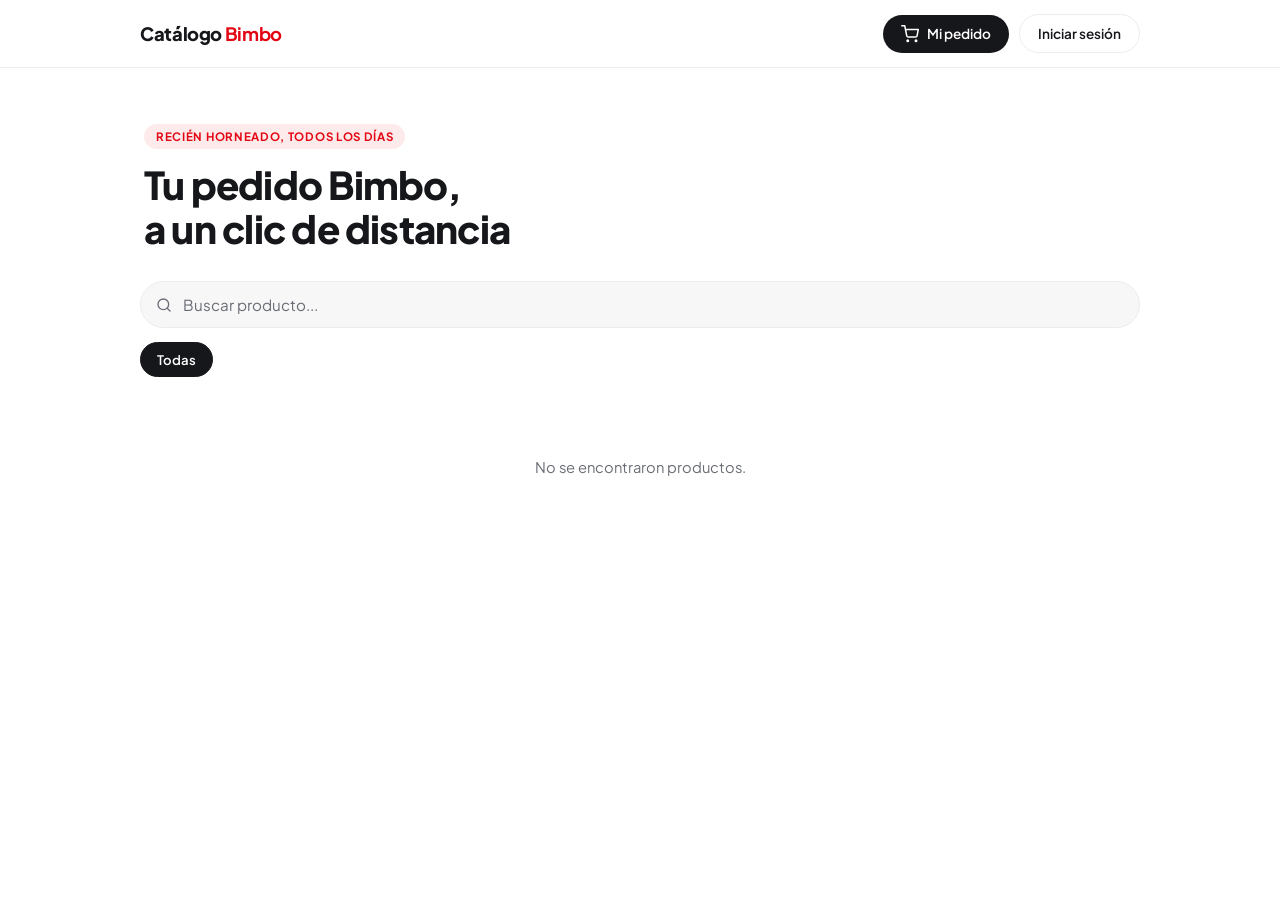
==== commit 5231848b: "Add files via upload" ====
--- a/index.html
+++ b/index.html
@@ -7,7 +7,7 @@
 <link rel="preconnect" href="https://fonts.googleapis.com" />
 <link rel="preconnect" href="https://fonts.gstatic.com" crossorigin />
 <link href="https://fonts.googleapis.com/css2?family=Plus+Jakarta+Sans:wght@400;500;600;700;800&display=swap" rel="stylesheet" />
-<link rel="stylesheet" href="styles.css?v=25" />
+<link rel="stylesheet" href="styles.css?v=26" />
 </head>
 <body>
 
@@ -170,6 +170,6 @@
   <script src="i18n.js?v=10"></script>
   <script src="config.js?v=13"></script>
   <script src="profile-menu.js?v=16"></script>
-  <script src="app.js?v=30"></script>
+  <script src="app.js?v=31"></script>
 </body>
 </html>
--- a/styles.css
+++ b/styles.css
@@ -1034,6 +1034,39 @@
   animation: slideUp 0.2s ease;
 }
 
+/* Aviso de salud del sistema (ej. un proyecto de Supabase pausado) —
+   sticky arriba de todo el panel admin, para que no se pierda aunque se
+   haga scroll. Ver verificarSaludSupabase() en admin.js. */
+.system-alert-banner {
+  position: sticky;
+  top: 0;
+  z-index: 50;
+  background: var(--bimbo-red-dark);
+  color: #fff;
+  padding: 10px 16px;
+  font-size: 0.85rem;
+  font-weight: 700;
+  display: flex;
+  align-items: center;
+  justify-content: center;
+  flex-wrap: wrap;
+  gap: 10px;
+  text-align: center;
+}
+.system-alert-banner button {
+  border: none;
+  background: rgba(255, 255, 255, 0.2);
+  color: #fff;
+  font-family: inherit;
+  font-weight: 700;
+  font-size: 0.78rem;
+  padding: 6px 12px;
+  border-radius: 999px;
+  cursor: pointer;
+  flex: 0 0 auto;
+}
+.system-alert-banner button:hover { background: rgba(255, 255, 255, 0.32); }
+
 .order-card {
   border: 1px solid var(--line);
   border-radius: var(--radius-md);
